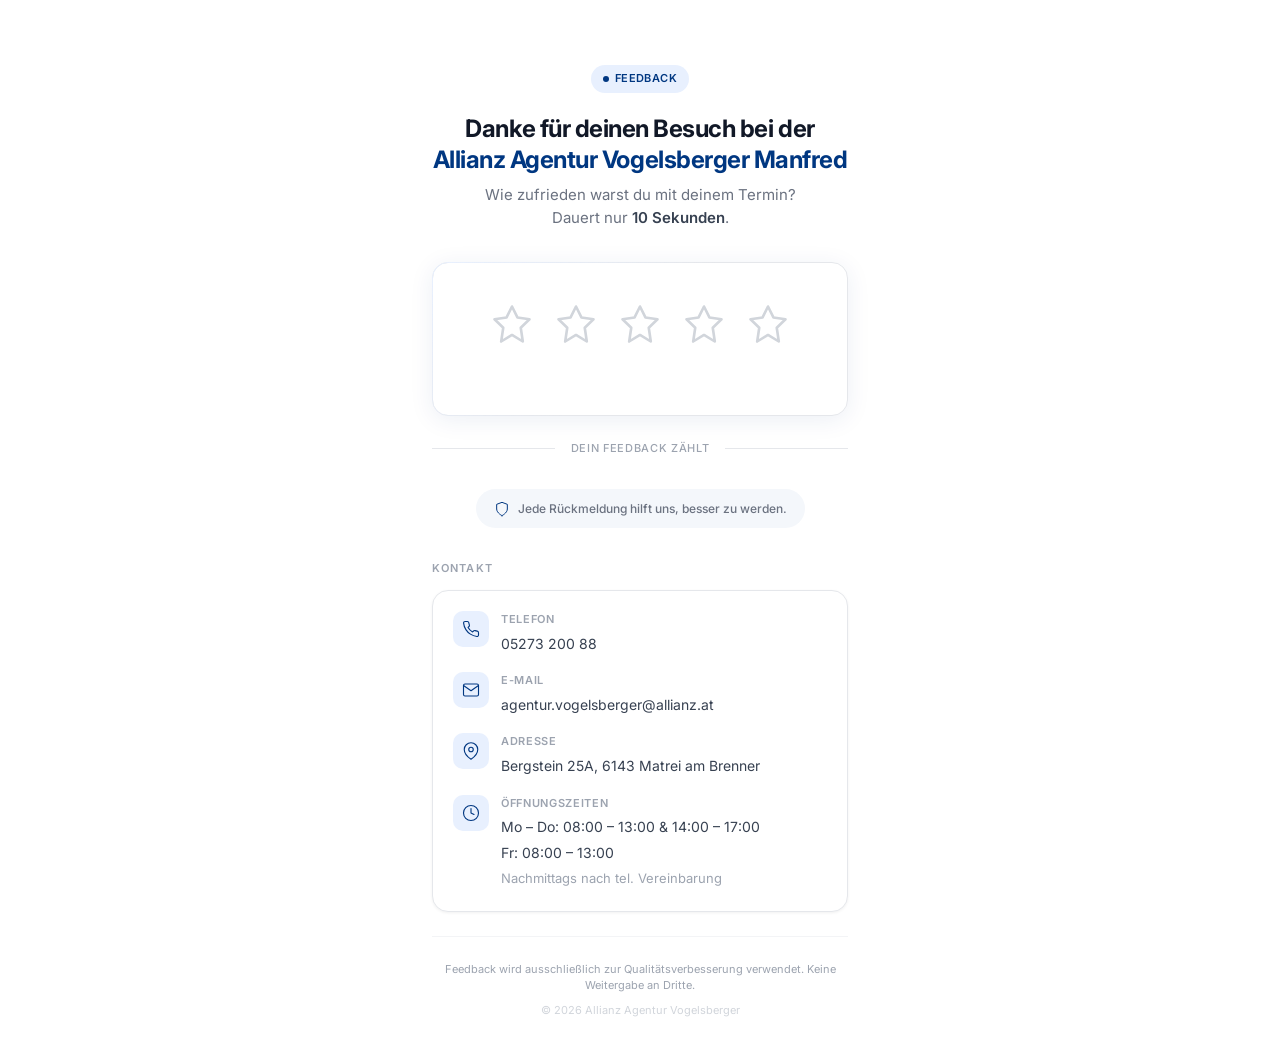
==== index.html @ 251024f2 "Move to allianz-vogelsberger org, update headline, clean URL - Headline: "Allianz Agentur Vogelsberg" ====
<!DOCTYPE html>
<html lang="de">
<head>
  <meta charset="UTF-8">
  <meta name="viewport" content="width=device-width, initial-scale=1.0, viewport-fit=cover">
  <meta name="description" content="Feedback für die Allianz Agentur Vogelsberger in Matrei am Brenner – Bewertung in 10 Sekunden.">
  <meta name="theme-color" content="#003781">
  <meta name="apple-mobile-web-app-status-bar-style" content="default">
  <title>Feedback – Allianz Agentur Vogelsberger | Matrei am Brenner</title>
  <link rel="icon" href="assets/favicon.svg" type="image/svg+xml">
  <link rel="preconnect" href="https://fonts.googleapis.com">
  <link rel="preconnect" href="https://fonts.gstatic.com" crossorigin>
  <link href="https://fonts.googleapis.com/css2?family=Inter:wght@400;500;600;700&display=swap" rel="stylesheet">
  <link rel="stylesheet" href="styles.css">
</head>
<body>
  <main id="app">

    <!-- Hero -->
    <section class="hero" aria-labelledby="hero-heading">
      <div class="hero__logo-slot">
        <img src="assets/logo.svg" alt="Allianz Agentur Vogelsberger" class="hero__logo" onerror="this.parentElement.style.display='none'">
      </div>
      <div class="hero__badge" aria-hidden="true">
        <span class="hero__badge-dot"></span>
        Feedback
      </div>
      <h1 id="hero-heading" class="hero__title">
        Danke für deinen Besuch bei der
        <span class="hero__title--highlight">Allianz Agentur Vogelsberger&nbsp;Manfred</span>
      </h1>
      <p class="hero__text">Wie zufrieden warst du mit deinem Termin?<br>Dauert nur <strong>10 Sekunden</strong>.</p>
    </section>

    <!-- Star Rating -->
    <section class="rating-card" aria-label="Bewertung abgeben">
      <div class="stars" role="radiogroup" aria-label="Sternebewertung von 1 bis 5">
        <button class="star" data-value="1" role="radio" aria-checked="false" aria-label="1 Stern" tabindex="0">
          <svg viewBox="0 0 24 24" fill="none" xmlns="http://www.w3.org/2000/svg"><path d="M12 2l3.09 6.26L22 9.27l-5 4.87L18.18 22 12 18.27 5.82 22 7 14.14l-5-4.87 6.91-1.01L12 2z" stroke="currentColor" stroke-width="1.5" stroke-linejoin="round"/></svg>
        </button>
        <button class="star" data-value="2" role="radio" aria-checked="false" aria-label="2 Sterne" tabindex="-1">
          <svg viewBox="0 0 24 24" fill="none" xmlns="http://www.w3.org/2000/svg"><path d="M12 2l3.09 6.26L22 9.27l-5 4.87L18.18 22 12 18.27 5.82 22 7 14.14l-5-4.87 6.91-1.01L12 2z" stroke="currentColor" stroke-width="1.5" stroke-linejoin="round"/></svg>
        </button>
        <button class="star" data-value="3" role="radio" aria-checked="false" aria-label="3 Sterne" tabindex="-1">
          <svg viewBox="0 0 24 24" fill="none" xmlns="http://www.w3.org/2000/svg"><path d="M12 2l3.09 6.26L22 9.27l-5 4.87L18.18 22 12 18.27 5.82 22 7 14.14l-5-4.87 6.91-1.01L12 2z" stroke="currentColor" stroke-width="1.5" stroke-linejoin="round"/></svg>
        </button>
        <button class="star" data-value="4" role="radio" aria-checked="false" aria-label="4 Sterne" tabindex="-1">
          <svg viewBox="0 0 24 24" fill="none" xmlns="http://www.w3.org/2000/svg"><path d="M12 2l3.09 6.26L22 9.27l-5 4.87L18.18 22 12 18.27 5.82 22 7 14.14l-5-4.87 6.91-1.01L12 2z" stroke="currentColor" stroke-width="1.5" stroke-linejoin="round"/></svg>
        </button>
        <button class="star" data-value="5" role="radio" aria-checked="false" aria-label="5 Sterne" tabindex="-1">
          <svg viewBox="0 0 24 24" fill="none" xmlns="http://www.w3.org/2000/svg"><path d="M12 2l3.09 6.26L22 9.27l-5 4.87L18.18 22 12 18.27 5.82 22 7 14.14l-5-4.87 6.91-1.01L12 2z" stroke="currentColor" stroke-width="1.5" stroke-linejoin="round"/></svg>
        </button>
      </div>
      <p class="rating-card__hint" aria-live="polite"></p>
    </section>

    <!-- Conditional Panels -->
    <section id="panel-feedback" class="panel panel--feedback" aria-label="Feedback-Formular" hidden>
      <div class="panel__inner">
        <h2 class="panel__title">Was können wir besser machen?</h2>
        <p class="panel__text">Dein Feedback hilft uns, unseren Service zu verbessern.</p>
        <form id="feedback-form" class="form" novalidate>
          <div class="form__group">
            <label for="feedback-message" class="form__label">Deine Nachricht <span class="form__required">*</span></label>
            <textarea id="feedback-message" name="message" class="form__textarea" rows="4" required placeholder="Was hat dir nicht gefallen? Was können wir verbessern?"></textarea>
          </div>
          <div class="form__row">
            <div class="form__group">
              <label for="feedback-name" class="form__label">Name <span class="form__optional">(optional)</span></label>
              <input type="text" id="feedback-name" name="name" class="form__input" placeholder="Max Mustermann">
            </div>
            <div class="form__group">
              <label for="feedback-email" class="form__label">E-Mail <span class="form__optional">(optional)</span></label>
              <input type="email" id="feedback-email" name="email" class="form__input" placeholder="max@beispiel.at">
            </div>
          </div>
          <input type="hidden" name="rating" id="feedback-rating" value="">
          <input type="hidden" name="_subject" value="Neues Feedback – Allianz Agentur Vogelsberger">
          <button type="submit" class="btn btn--primary" id="btn-submit">Feedback senden</button>
          <p id="endpoint-notice" class="form__notice" hidden>Feedback-Endpoint noch nicht konfiguriert.</p>
        </form>
      </div>
    </section>

    <section id="panel-positive" class="panel panel--positive" aria-label="Positive Bewertung" hidden>
      <div class="panel__inner">
        <div class="panel__icon" aria-hidden="true">
          <svg viewBox="0 0 48 48" fill="none" xmlns="http://www.w3.org/2000/svg"><circle cx="24" cy="24" r="22" stroke="#003781" stroke-width="1.5"/><path d="M15 26c0 0 3.5 6 9 6s9-6 9-6" stroke="#003781" stroke-width="1.5" stroke-linecap="round"/><circle cx="17" cy="20" r="1.5" fill="#003781"/><circle cx="31" cy="20" r="1.5" fill="#003781"/></svg>
        </div>
        <h2 class="panel__title">Vielen Dank!</h2>
        <p class="panel__text">Das freut uns sehr. Magst du uns kurz eine Bewertung auf Google dalassen?</p>
        <a href="#" id="btn-google" class="btn btn--primary btn--google" target="_blank" rel="noopener noreferrer">
          <svg class="btn__icon" viewBox="0 0 24 24" fill="currentColor" xmlns="http://www.w3.org/2000/svg"><path d="M22.56 12.25c0-.78-.07-1.53-.2-2.25H12v4.26h5.92a5.06 5.06 0 01-2.2 3.32v2.77h3.57c2.08-1.92 3.28-4.74 3.28-8.1z" fill="#4285F4"/><path d="M12 23c2.97 0 5.46-.98 7.28-2.66l-3.57-2.77c-.98.66-2.23 1.06-3.71 1.06-2.86 0-5.29-1.93-6.16-4.53H2.18v2.84C3.99 20.53 7.7 23 12 23z" fill="#34A853"/><path d="M5.84 14.09c-.22-.66-.35-1.36-.35-2.09s.13-1.43.35-2.09V7.07H2.18C1.43 8.55 1 10.22 1 12s.43 3.45 1.18 4.93l2.85-2.22.81-.62z" fill="#FBBC05"/><path d="M12 5.38c1.62 0 3.06.56 4.21 1.64l3.15-3.15C17.45 2.09 14.97 1 12 1 7.7 1 3.99 3.47 2.18 7.07l3.66 2.84c.87-2.6 3.3-4.53 6.16-4.53z" fill="#EA4335"/></svg>
          Google Bewertung schreiben
        </a>
        <p id="google-notice" class="form__notice" hidden>Google-Review-Link noch nicht konfiguriert.</p>
      </div>
    </section>

    <section id="panel-thankyou" class="panel panel--thankyou" aria-label="Danke" hidden>
      <div class="panel__inner">
        <div class="panel__icon" aria-hidden="true">
          <svg viewBox="0 0 48 48" fill="none" xmlns="http://www.w3.org/2000/svg"><circle cx="24" cy="24" r="22" stroke="#003781" stroke-width="1.5"/><path d="M16 24l5 5 11-11" stroke="#003781" stroke-width="2" stroke-linecap="round" stroke-linejoin="round"/></svg>
        </div>
        <h2 class="panel__title">Danke für dein Feedback!</h2>
        <p class="panel__text">Wir nehmen dein Feedback ernst und arbeiten stetig daran, unseren Service zu verbessern.</p>
        <p class="panel__text panel__text--small">Wir melden uns, falls du Kontaktdaten angegeben hast.</p>
      </div>
    </section>

    <!-- Divider -->
    <div class="divider" aria-hidden="true">
      <span class="divider__line"></span>
      <span class="divider__text">Dein Feedback zählt</span>
      <span class="divider__line"></span>
    </div>

    <!-- Trust -->
    <section class="trust" aria-label="Vertrauenshinweis">
      <div class="trust__inner">
        <svg class="trust__icon" viewBox="0 0 24 24" fill="none" stroke="currentColor" stroke-width="1.5" stroke-linecap="round" stroke-linejoin="round"><path d="M12 22s8-4 8-10V5l-8-3-8 3v7c0 6 8 10 8 10z"/></svg>
        <p class="trust__text">Jede Rückmeldung hilft uns, besser zu werden.</p>
      </div>
    </section>

    <!-- Contact Card -->
    <section class="contact" aria-label="Kontaktdaten">
      <h2 class="contact__title">Kontakt</h2>
      <div class="contact__card">
        <div class="contact__item">
          <div class="contact__icon-wrap">
            <svg class="contact__icon" viewBox="0 0 24 24" fill="none" stroke="currentColor" stroke-width="1.5" stroke-linecap="round" stroke-linejoin="round"><path d="M22 16.92v3a2 2 0 01-2.18 2 19.79 19.79 0 01-8.63-3.07 19.5 19.5 0 01-6-6 19.79 19.79 0 01-3.07-8.67A2 2 0 014.11 2h3a2 2 0 012 1.72c.127.96.361 1.903.7 2.81a2 2 0 01-.45 2.11L8.09 9.91a16 16 0 006 6l1.27-1.27a2 2 0 012.11-.45c.907.339 1.85.573 2.81.7A2 2 0 0122 16.92z"/></svg>
          </div>
          <div>
            <span class="contact__label">Telefon</span>
            <a href="tel:+43527320088" class="contact__value">05273 200 88</a>
          </div>
        </div>
        <div class="contact__item">
          <div class="contact__icon-wrap">
            <svg class="contact__icon" viewBox="0 0 24 24" fill="none" stroke="currentColor" stroke-width="1.5" stroke-linecap="round" stroke-linejoin="round"><path d="M4 4h16c1.1 0 2 .9 2 2v12c0 1.1-.9 2-2 2H4c-1.1 0-2-.9-2-2V6c0-1.1.9-2 2-2z"/><polyline points="22,6 12,13 2,6"/></svg>
          </div>
          <div>
            <span class="contact__label">E-Mail</span>
            <a href="mailto:agentur.vogelsberger@allianz.at" class="contact__value">agentur.vogelsberger@allianz.at</a>
          </div>
        </div>
        <div class="contact__item">
          <div class="contact__icon-wrap">
            <svg class="contact__icon" viewBox="0 0 24 24" fill="none" stroke="currentColor" stroke-width="1.5" stroke-linecap="round" stroke-linejoin="round"><path d="M21 10c0 7-9 13-9 13s-9-6-9-13a9 9 0 0118 0z"/><circle cx="12" cy="10" r="3"/></svg>
          </div>
          <div>
            <span class="contact__label">Adresse</span>
            <span class="contact__value">Bergstein 25A, 6143 Matrei am Brenner</span>
          </div>
        </div>
        <div class="contact__item">
          <div class="contact__icon-wrap">
            <svg class="contact__icon" viewBox="0 0 24 24" fill="none" stroke="currentColor" stroke-width="1.5" stroke-linecap="round" stroke-linejoin="round"><circle cx="12" cy="12" r="10"/><polyline points="12 6 12 12 16 14"/></svg>
          </div>
          <div>
            <span class="contact__label">Öffnungszeiten</span>
            <span class="contact__value">Mo – Do: 08:00 – 13:00 &amp; 14:00 – 17:00<br>Fr: 08:00 – 13:00<br><span style="font-size:0.8125rem;color:#9ca3af">Nachmittags nach tel. Vereinbarung</span></span>
          </div>
        </div>
      </div>
    </section>

    <!-- DSGVO Footer -->
    <footer class="footer" role="contentinfo">
      <p class="footer__text">Feedback wird ausschließlich zur Qualitätsverbesserung verwendet. Keine Weitergabe an Dritte.</p>
      <p class="footer__copy">&copy; <span id="year"></span> Allianz Agentur Vogelsberger</p>
    </footer>

  </main>

  <script src="script.js"></script>
</body>
</html>
---- styles.css ----
/* ── Reset & Base ────────────────────────────────────── */
*,
*::before,
*::after {
  margin: 0;
  padding: 0;
  box-sizing: border-box;
}

:root {
  --blue: #003781;
  --blue-light: #0055b8;
  --blue-dark: #002a63;
  --blue-pale: #e8f0fe;
  --blue-bg: #f4f7fb;
  --white: #ffffff;
  --gray-50: #f9fafb;
  --gray-100: #f3f4f6;
  --gray-200: #e5e7eb;
  --gray-300: #d1d5db;
  --gray-400: #9ca3af;
  --gray-500: #6b7280;
  --gray-700: #374151;
  --gray-900: #111827;
  --gold: #f59e0b;
  --gold-light: #fbbf24;
  --gold-glow: rgba(245, 158, 11, 0.25);
  --green: #059669;
  --red: #dc2626;
  --radius: 16px;
  --radius-sm: 10px;
  --radius-xs: 6px;
  --shadow-sm: 0 1px 3px rgba(0, 0, 0, 0.06);
  --shadow-md: 0 4px 24px rgba(0, 55, 129, 0.08);
  --shadow-lg: 0 8px 40px rgba(0, 55, 129, 0.1);
  --shadow-glow: 0 0 20px rgba(0, 55, 129, 0.12);
  --transition: 250ms cubic-bezier(0.4, 0, 0.2, 1);
  --ease-spring: cubic-bezier(0.34, 1.56, 0.64, 1);
  --font: 'Inter', -apple-system, BlinkMacSystemFont, 'Segoe UI', Roboto, sans-serif;
}

html {
  font-size: 16px;
  -webkit-font-smoothing: antialiased;
  -moz-osx-font-smoothing: grayscale;
  scroll-behavior: smooth;
}

body {
  font-family: var(--font);
  color: var(--gray-900);
  background: var(--white);
  line-height: 1.6;
  min-height: 100dvh;
  overflow-x: hidden;
}

#app {
  max-width: 480px;
  margin: 0 auto;
  padding: 0 20px;
}

/* ── Animations ─────────────────────────────────────── */
@keyframes fadeInUp {
  from { opacity: 0; transform: translateY(20px); }
  to { opacity: 1; transform: translateY(0); }
}

@keyframes fadeIn {
  from { opacity: 0; }
  to { opacity: 1; }
}

@keyframes scaleIn {
  from { opacity: 0; transform: scale(0.9); }
  to { opacity: 1; transform: scale(1); }
}

@keyframes starPop {
  0% { transform: scale(1); }
  40% { transform: scale(1.3); }
  70% { transform: scale(0.9); }
  100% { transform: scale(1); }
}

@keyframes ripple {
  0% { box-shadow: 0 0 0 0 var(--gold-glow); }
  100% { box-shadow: 0 0 0 12px transparent; }
}

@keyframes slideDown {
  from { opacity: 0; transform: translateY(-8px); }
  to { opacity: 1; transform: translateY(0); }
}

@keyframes checkDraw {
  from { stroke-dashoffset: 24; }
  to { stroke-dashoffset: 0; }
}

@keyframes shimmer {
  0% { background-position: -200% 0; }
  100% { background-position: 200% 0; }
}

/* ── Hero ────────────────────────────────────────────── */
.hero {
  text-align: center;
  padding: 48px 0 32px;
}

.hero__brand {
  display: inline-flex;
  align-items: center;
  gap: 10px;
  margin-bottom: 28px;
  animation: fadeIn 600ms ease both;
}

.hero__logo-slot {
  margin-bottom: 28px;
  animation: fadeIn 600ms ease both;
}

.hero__logo {
  height: 48px;
  width: auto;
  display: block;
  margin: 0 auto;
}

.hero__badge {
  display: inline-flex;
  align-items: center;
  gap: 6px;
  background: var(--blue-pale);
  color: var(--blue);
  font-size: 0.6875rem;
  font-weight: 600;
  letter-spacing: 0.04em;
  text-transform: uppercase;
  padding: 5px 12px;
  border-radius: 100px;
  margin-bottom: 20px;
  animation: fadeInUp 500ms ease 100ms both;
}

.hero__badge-dot {
  width: 6px;
  height: 6px;
  background: var(--blue);
  border-radius: 50%;
}

.hero__title {
  font-size: 1.5rem;
  font-weight: 700;
  line-height: 1.3;
  color: var(--gray-900);
  letter-spacing: -0.02em;
  margin-bottom: 8px;
  animation: fadeInUp 500ms ease 200ms both;
}

.hero__title--highlight {
  color: var(--blue);
  display: block;
}

.hero__subtitle {
  font-size: 1rem;
  font-weight: 500;
  color: var(--gray-500);
  margin-bottom: 20px;
  animation: fadeInUp 500ms ease 300ms both;
}

.hero__text {
  font-size: 0.9375rem;
  color: var(--gray-500);
  line-height: 1.55;
  animation: fadeInUp 500ms ease 400ms both;
}

.hero__text strong {
  color: var(--gray-700);
  font-weight: 600;
}

/* ── Star Rating Card ────────────────────────────────── */
.rating-card {
  background: var(--white);
  border: 1px solid var(--gray-200);
  border-radius: var(--radius);
  padding: 32px 24px 24px;
  text-align: center;
  box-shadow: var(--shadow-md);
  margin-bottom: 24px;
  animation: scaleIn 400ms ease 500ms both;
  position: relative;
}

.rating-card::before {
  content: '';
  position: absolute;
  inset: -1px;
  border-radius: var(--radius);
  padding: 1px;
  background: linear-gradient(135deg, var(--blue-pale), transparent 50%);
  -webkit-mask: linear-gradient(#fff 0 0) content-box, linear-gradient(#fff 0 0);
  -webkit-mask-composite: xor;
  mask-composite: exclude;
  pointer-events: none;
}

.stars {
  display: flex;
  justify-content: center;
  gap: 6px;
}

.star {
  appearance: none;
  border: none;
  background: none;
  cursor: pointer;
  padding: 8px;
  border-radius: 50%;
  color: var(--gray-300);
  transition:
    color var(--transition),
    transform 200ms var(--ease-spring),
    filter var(--transition);
  outline: none;
  position: relative;
  -webkit-tap-highlight-color: transparent;
}

.star svg {
  width: 42px;
  height: 42px;
  display: block;
  transition: fill var(--transition);
  fill: transparent;
  filter: drop-shadow(0 0 0 transparent);
}

.star:hover,
.star:focus-visible {
  color: var(--gold);
  transform: scale(1.18);
}

.star:hover svg,
.star:focus-visible svg {
  filter: drop-shadow(0 2px 8px var(--gold-glow));
}

.star:focus-visible {
  box-shadow: 0 0 0 3px var(--blue-pale);
}

.star:active {
  transform: scale(0.92);
}

.star.active {
  color: var(--gold);
  animation: starPop 300ms var(--ease-spring);
}

.star.active svg {
  fill: var(--gold);
  filter: drop-shadow(0 2px 8px var(--gold-glow));
}

.star.hovered {
  color: var(--gold-light);
}

.star.hovered svg {
  fill: var(--gold-light);
  filter: drop-shadow(0 1px 4px var(--gold-glow));
}

.star.just-selected {
  animation: ripple 500ms ease-out;
}

.rating-card__hint {
  font-size: 0.8125rem;
  font-weight: 500;
  color: var(--gray-500);
  margin-top: 16px;
  min-height: 22px;
  transition: opacity var(--transition), color var(--transition);
}

/* ── Panels ──────────────────────────────────────────── */
.panel {
  overflow: hidden;
  margin-bottom: 24px;
}

.panel[hidden] {
  display: none;
}

.panel.entering {
  display: block;
}

.panel.entering .panel__inner {
  opacity: 0;
  transform: translateY(16px) scale(0.98);
}

.panel.visible {
  display: block;
}

.panel.visible .panel__inner {
  opacity: 1;
  transform: translateY(0) scale(1);
}

.panel__inner {
  background: var(--white);
  border: 1px solid var(--gray-200);
  border-radius: var(--radius);
  padding: 32px 24px;
  box-shadow: var(--shadow-md);
  transition: opacity 350ms ease, transform 350ms var(--ease-spring);
}

.panel__icon {
  width: 64px;
  height: 64px;
  margin: 0 auto 20px;
  animation: scaleIn 400ms var(--ease-spring) 200ms both;
}

.panel__icon svg {
  width: 100%;
  height: 100%;
}

.panel--thankyou .panel__icon path[d*="16 24l5"] {
  stroke-dasharray: 24;
  animation: checkDraw 500ms ease 400ms both;
}

.panel__title {
  font-size: 1.25rem;
  font-weight: 700;
  color: var(--gray-900);
  margin-bottom: 8px;
  text-align: center;
  letter-spacing: -0.01em;
}

.panel__text {
  font-size: 0.9375rem;
  color: var(--gray-500);
  text-align: center;
  line-height: 1.55;
  margin-bottom: 20px;
}

.panel__text--small {
  font-size: 0.8125rem;
  color: var(--gray-400);
  margin-bottom: 0;
}

/* ── Form ────────────────────────────────────────────── */
.form__group {
  margin-bottom: 16px;
}

.form__label {
  display: block;
  font-size: 0.8125rem;
  font-weight: 500;
  color: var(--gray-700);
  margin-bottom: 6px;
}

.form__required {
  color: var(--red);
}

.form__optional {
  color: var(--gray-400);
  font-weight: 400;
}

.form__textarea,
.form__input {
  width: 100%;
  padding: 12px 14px;
  font-family: var(--font);
  font-size: 0.9375rem;
  color: var(--gray-900);
  background: var(--gray-50);
  border: 1.5px solid var(--gray-200);
  border-radius: var(--radius-sm);
  transition:
    border-color var(--transition),
    box-shadow var(--transition),
    background var(--transition);
  outline: none;
  resize: vertical;
}

.form__textarea:focus,
.form__input:focus {
  border-color: var(--blue);
  box-shadow: 0 0 0 4px var(--blue-pale);
  background: var(--white);
}

.form__textarea::placeholder,
.form__input::placeholder {
  color: var(--gray-400);
}

.form__row {
  display: grid;
  grid-template-columns: 1fr 1fr;
  gap: 12px;
}

.form__notice {
  font-size: 0.75rem;
  color: var(--gray-400);
  text-align: center;
  margin-top: 12px;
  padding: 8px 12px;
  background: var(--gray-50);
  border-radius: var(--radius-xs);
  border: 1px dashed var(--gray-300);
  animation: slideDown 300ms ease;
}

/* ── Buttons ─────────────────────────────────────────── */
.btn {
  display: inline-flex;
  align-items: center;
  justify-content: center;
  gap: 8px;
  width: 100%;
  padding: 14px 24px;
  font-family: var(--font);
  font-size: 0.9375rem;
  font-weight: 600;
  text-decoration: none;
  border: none;
  border-radius: var(--radius-sm);
  cursor: pointer;
  transition:
    background var(--transition),
    transform 150ms var(--ease-spring),
    box-shadow var(--transition);
  outline: none;
  position: relative;
  overflow: hidden;
}

.btn::after {
  content: '';
  position: absolute;
  inset: 0;
  background: linear-gradient(135deg, rgba(255,255,255,0.15), transparent);
  opacity: 0;
  transition: opacity var(--transition);
}

.btn:hover::after {
  opacity: 1;
}

.btn:focus-visible {
  box-shadow: 0 0 0 4px var(--blue-pale);
}

.btn:active {
  transform: scale(0.97);
}

.btn--primary {
  background: var(--blue);
  color: var(--white);
  box-shadow: 0 2px 8px rgba(0, 55, 129, 0.25);
}

.btn--primary:hover {
  background: var(--blue-light);
  box-shadow: 0 4px 16px rgba(0, 55, 129, 0.3);
}

.btn--primary:disabled {
  background: var(--gray-300);
  box-shadow: none;
  cursor: not-allowed;
  transform: none;
}

.btn--primary:disabled::after {
  display: none;
}

.btn__icon {
  width: 18px;
  height: 18px;
  flex-shrink: 0;
}

.btn--google {
  background: var(--blue);
  box-shadow: 0 2px 8px rgba(0, 55, 129, 0.25);
}

.btn--google:hover {
  background: var(--blue-light);
  box-shadow: 0 4px 16px rgba(0, 55, 129, 0.3);
}

.btn--google.disabled {
  pointer-events: none;
  background: var(--gray-300);
  color: var(--gray-500);
  box-shadow: none;
}

/* ── Divider ─────────────────────────────────────────── */
.divider {
  display: flex;
  align-items: center;
  gap: 16px;
  margin: 8px 0 24px;
  animation: fadeIn 500ms ease 600ms both;
}

.divider__line {
  flex: 1;
  height: 1px;
  background: var(--gray-200);
}

.divider__text {
  font-size: 0.6875rem;
  font-weight: 500;
  color: var(--gray-400);
  text-transform: uppercase;
  letter-spacing: 0.06em;
  white-space: nowrap;
}

/* ── Trust ───────────────────────────────────────────── */
.trust {
  text-align: center;
  padding: 8px 0 24px;
  animation: fadeIn 500ms ease 700ms both;
}

.trust__inner {
  display: inline-flex;
  align-items: center;
  gap: 8px;
  padding: 10px 18px;
  background: var(--blue-bg);
  border-radius: 100px;
}

.trust__icon {
  width: 16px;
  height: 16px;
  color: var(--blue);
  flex-shrink: 0;
}

.trust__text {
  font-size: 0.75rem;
  color: var(--gray-500);
  font-weight: 500;
}

/* ── Contact Card ────────────────────────────────────── */
.contact {
  padding: 8px 0 24px;
  animation: fadeInUp 500ms ease 800ms both;
}

.contact__title {
  font-size: 0.6875rem;
  font-weight: 600;
  text-transform: uppercase;
  letter-spacing: 0.1em;
  color: var(--gray-400);
  margin-bottom: 12px;
}

.contact__card {
  background: var(--white);
  border: 1px solid var(--gray-200);
  border-radius: var(--radius);
  padding: 20px;
  display: flex;
  flex-direction: column;
  gap: 16px;
  box-shadow: var(--shadow-sm);
  transition: box-shadow var(--transition);
}

.contact__card:hover {
  box-shadow: var(--shadow-md);
}

.contact__item {
  display: flex;
  align-items: flex-start;
  gap: 12px;
}

.contact__icon-wrap {
  width: 36px;
  height: 36px;
  background: var(--blue-pale);
  border-radius: 10px;
  display: flex;
  align-items: center;
  justify-content: center;
  flex-shrink: 0;
}

.contact__icon {
  width: 18px;
  height: 18px;
  color: var(--blue);
  flex-shrink: 0;
}

.contact__label {
  display: block;
  font-size: 0.6875rem;
  font-weight: 600;
  text-transform: uppercase;
  letter-spacing: 0.06em;
  color: var(--gray-400);
  margin-bottom: 2px;
}

.contact__value {
  font-size: 0.875rem;
  color: var(--gray-700);
  text-decoration: none;
  line-height: 1.45;
}

.contact__value:is(a) {
  transition: color var(--transition);
}

.contact__value:is(a):hover {
  color: var(--blue);
}

/* ── Footer ──────────────────────────────────────────── */
.footer {
  text-align: center;
  padding: 24px 0 36px;
  border-top: 1px solid var(--gray-100);
}

.footer__text {
  font-size: 0.6875rem;
  color: var(--gray-400);
  line-height: 1.5;
  margin-bottom: 8px;
}

.footer__copy {
  font-size: 0.6875rem;
  color: var(--gray-300);
}

/* ── Loading Spinner ─────────────────────────────────── */
.btn .spinner {
  width: 18px;
  height: 18px;
  border: 2px solid rgba(255, 255, 255, 0.3);
  border-top-color: var(--white);
  border-radius: 50%;
  animation: spin 600ms linear infinite;
}

@keyframes spin {
  to { transform: rotate(360deg); }
}

/* ── Responsive ──────────────────────────────────────── */
@media (max-width: 380px) {
  .hero__title {
    font-size: 1.25rem;
  }

  .star svg {
    width: 36px;
    height: 36px;
  }

  .star {
    padding: 6px;
  }

  .form__row {
    grid-template-columns: 1fr;
  }
}

@media (min-width: 481px) {
  #app {
    padding: 0 32px;
  }

  .hero {
    padding-top: 64px;
  }
}

/* ── Reduced Motion ──────────────────────────────────── */
@media (prefers-reduced-motion: reduce) {
  *,
  *::before,
  *::after {
    animation-duration: 0.01ms !important;
    animation-iteration-count: 1 !important;
    transition-duration: 0.01ms !important;
  }
}

/* ── Print ───────────────────────────────────────────── */
@media print {
  .rating-card,
  .panel,
  .trust,
  .divider {
    display: none;
  }
}
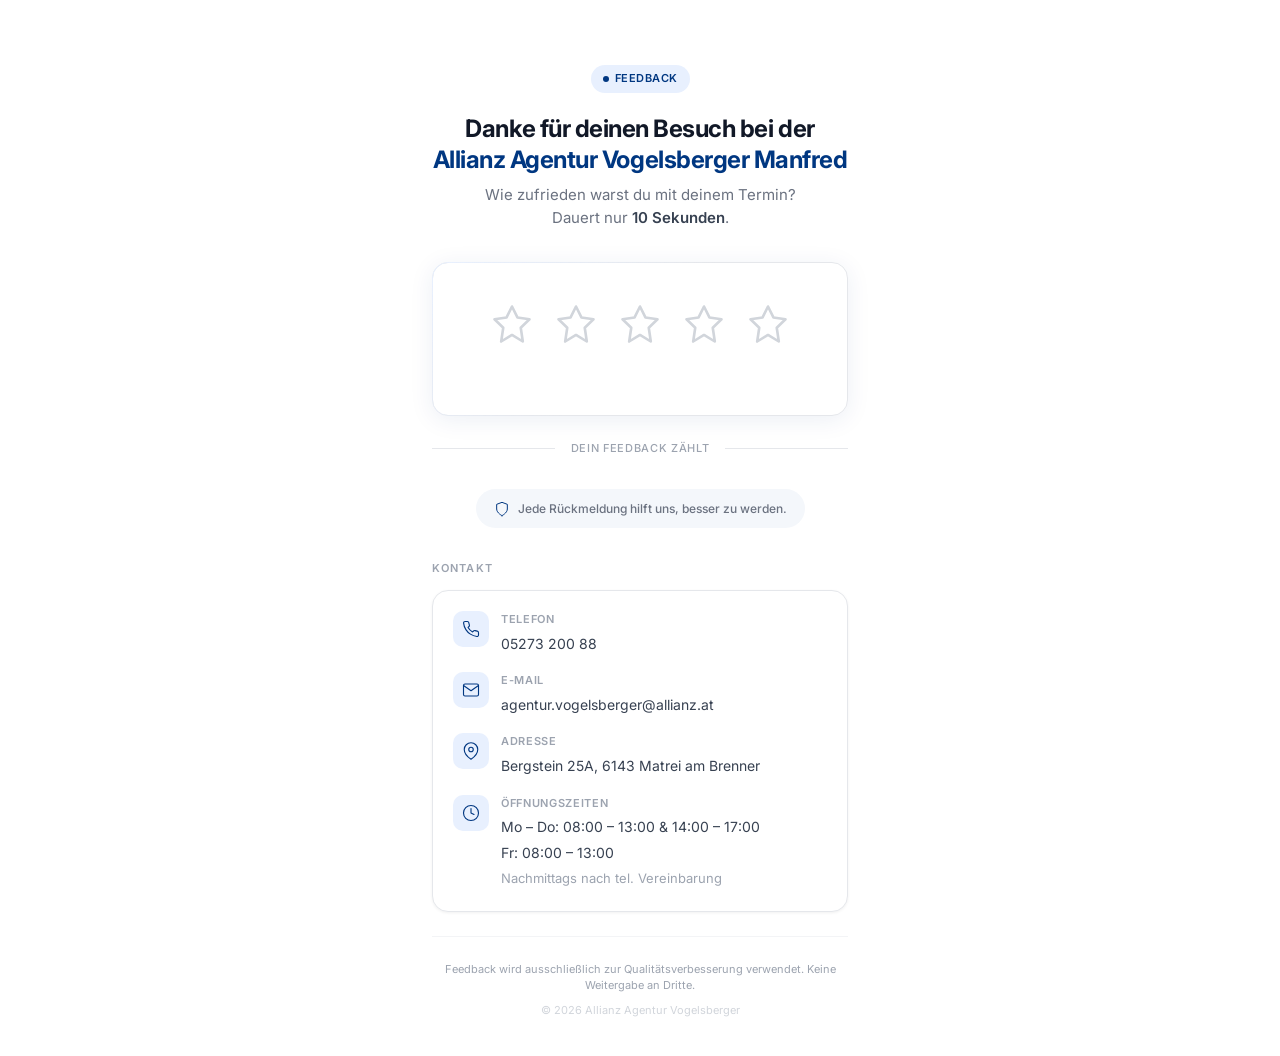
==== commit ab3e765b: "Cache-bust script.js to force reload of Google Reviews config Made-with: Cursor" ====
--- a/index.html
+++ b/index.html
@@ -66,12 +66,12 @@
           </div>
           <div class="form__row">
             <div class="form__group">
-              <label for="feedback-name" class="form__label">Name <span class="form__optional">(optional)</span></label>
-              <input type="text" id="feedback-name" name="name" class="form__input" placeholder="Max Mustermann">
+              <label for="feedback-name" class="form__label">Name <span class="form__required">*</span></label>
+              <input type="text" id="feedback-name" name="name" class="form__input" placeholder="Max Mustermann" required>
             </div>
             <div class="form__group">
-              <label for="feedback-email" class="form__label">E-Mail <span class="form__optional">(optional)</span></label>
-              <input type="email" id="feedback-email" name="email" class="form__input" placeholder="max@beispiel.at">
+              <label for="feedback-email" class="form__label">E-Mail <span class="form__required">*</span></label>
+              <input type="email" id="feedback-email" name="email" class="form__input" placeholder="max@beispiel.at" required>
             </div>
           </div>
           <input type="hidden" name="rating" id="feedback-rating" value="">
@@ -104,7 +104,7 @@
         </div>
         <h2 class="panel__title">Danke für dein Feedback!</h2>
         <p class="panel__text">Wir nehmen dein Feedback ernst und arbeiten stetig daran, unseren Service zu verbessern.</p>
-        <p class="panel__text panel__text--small">Wir melden uns, falls du Kontaktdaten angegeben hast.</p>
+        <p class="panel__text panel__text--small">Wir melden uns bei dir.</p>
       </div>
     </section>
 
@@ -174,6 +174,6 @@
 
   </main>
 
-  <script src="script.js"></script>
+  <script src="script.js?v=2"></script>
 </body>
 </html>
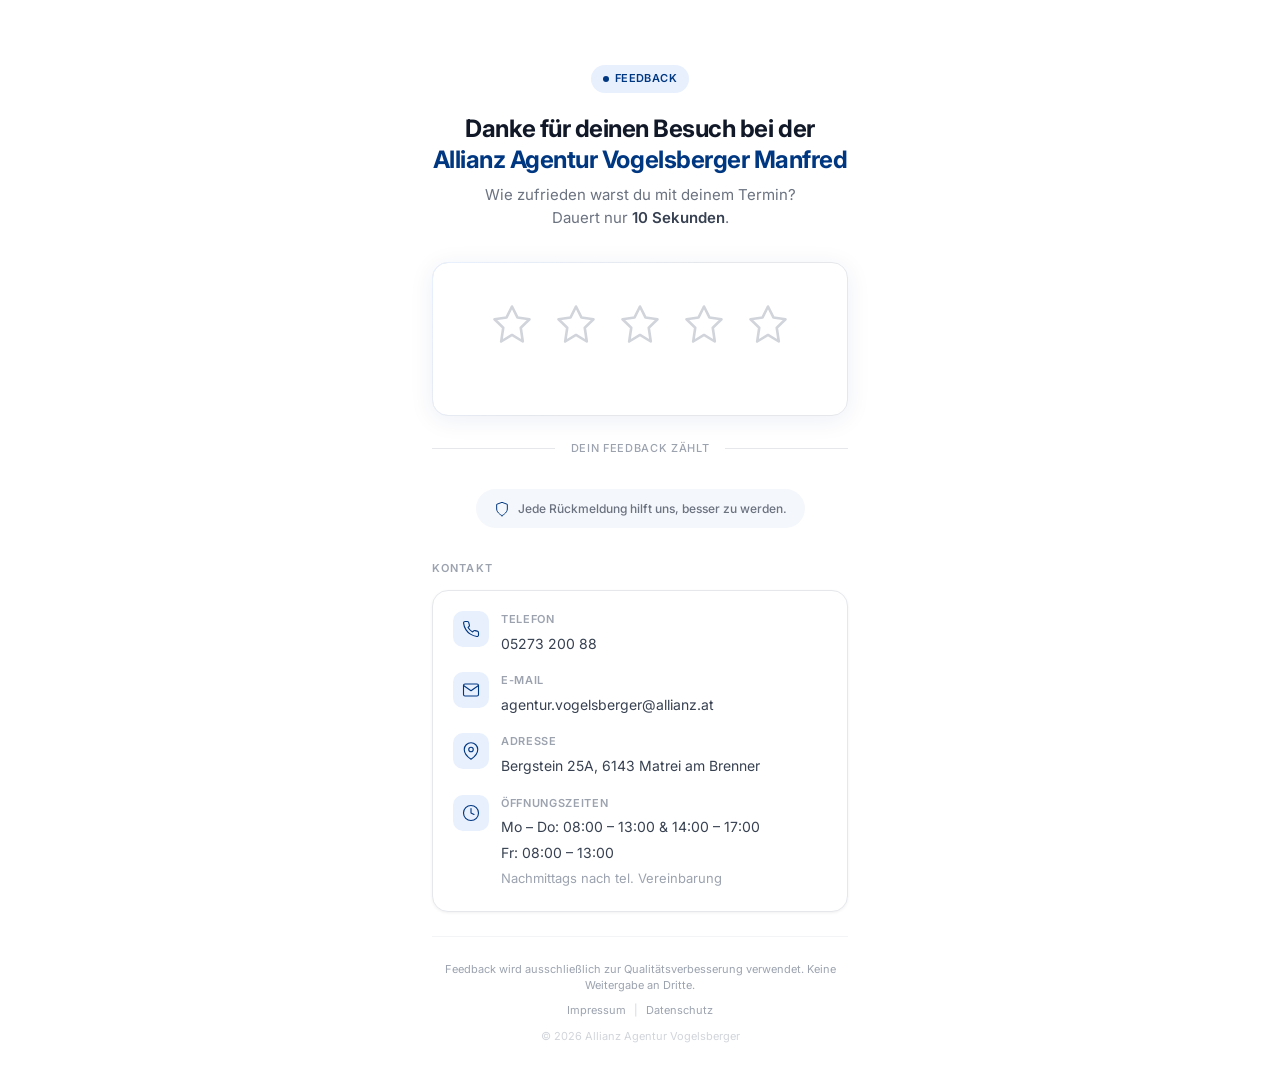
==== commit 016522d3: "Add GDPR-compliant privacy policy and footer links - datenschutz.html: full DSGVO privacy policy cov" ====
--- a/index.html
+++ b/index.html
@@ -12,6 +12,7 @@
   <link rel="preconnect" href="https://fonts.gstatic.com" crossorigin>
   <link href="https://fonts.googleapis.com/css2?family=Inter:wght@400;500;600;700&display=swap" rel="stylesheet">
   <link rel="stylesheet" href="styles.css">
+  <link rel="stylesheet" href="legal.css">
 </head>
 <body>
   <main id="app">
@@ -77,6 +78,7 @@
           <input type="hidden" name="rating" id="feedback-rating" value="">
           <input type="hidden" name="_subject" value="Neues Feedback – Allianz Agentur Vogelsberger">
           <button type="submit" class="btn btn--primary" id="btn-submit">Feedback senden</button>
+          <p class="form__consent">Mit dem Absenden stimmen Sie der Verarbeitung Ihrer Daten gemäß <a href="datenschutz.html">Datenschutzerklärung</a> zu.</p>
           <p id="endpoint-notice" class="form__notice" hidden>Feedback-Endpoint noch nicht konfiguriert.</p>
         </form>
       </div>
@@ -166,14 +168,19 @@
       </div>
     </section>
 
-    <!-- DSGVO Footer -->
+    <!-- Footer -->
     <footer class="footer" role="contentinfo">
       <p class="footer__text">Feedback wird ausschließlich zur Qualitätsverbesserung verwendet. Keine Weitergabe an Dritte.</p>
+      <nav class="footer__links" aria-label="Rechtliche Seiten">
+        <a href="impressum.html">Impressum</a>
+        <span class="footer__sep" aria-hidden="true">|</span>
+        <a href="datenschutz.html">Datenschutz</a>
+      </nav>
       <p class="footer__copy">&copy; <span id="year"></span> Allianz Agentur Vogelsberger</p>
     </footer>
 
   </main>
 
-  <script src="script.js?v=2"></script>
+  <script src="script.js?v=3"></script>
 </body>
 </html>
--- a/legal.css
+++ b/legal.css
@@ -0,0 +1,187 @@
+/* ── Legal Pages (Datenschutz, Impressum) ───────────── */
+
+.legal-header {
+  display: flex;
+  align-items: center;
+  justify-content: space-between;
+  padding: 20px 0 16px;
+  animation: fadeIn 400ms ease both;
+}
+
+.legal-header__back {
+  display: inline-flex;
+  align-items: center;
+  gap: 4px;
+  font-size: 0.8125rem;
+  font-weight: 500;
+  color: var(--blue);
+  text-decoration: none;
+  padding: 6px 10px 6px 4px;
+  border-radius: var(--radius-xs);
+  transition: background var(--transition), color var(--transition);
+}
+
+.legal-header__back:hover {
+  background: var(--blue-pale);
+}
+
+.legal-header__back svg {
+  width: 18px;
+  height: 18px;
+}
+
+.legal-header__logo {
+  height: 32px;
+  width: auto;
+}
+
+/* ── Content ────────────────────────────────────────── */
+.legal {
+  padding: 8px 0 32px;
+  animation: fadeInUp 500ms ease 100ms both;
+}
+
+.legal__title {
+  font-size: 1.5rem;
+  font-weight: 700;
+  color: var(--gray-900);
+  letter-spacing: -0.02em;
+  margin-bottom: 32px;
+  padding-bottom: 16px;
+  border-bottom: 2px solid var(--blue);
+}
+
+.legal__section {
+  margin-bottom: 28px;
+}
+
+.legal__section h2 {
+  font-size: 1rem;
+  font-weight: 600;
+  color: var(--gray-900);
+  margin-bottom: 8px;
+  letter-spacing: -0.01em;
+}
+
+.legal__section p {
+  font-size: 0.875rem;
+  color: var(--gray-700);
+  line-height: 1.65;
+  margin-bottom: 8px;
+}
+
+.legal__section p:last-child {
+  margin-bottom: 0;
+}
+
+.legal__section ul {
+  list-style: none;
+  padding: 0;
+  margin: 8px 0;
+}
+
+.legal__section ul li {
+  font-size: 0.875rem;
+  color: var(--gray-700);
+  line-height: 1.65;
+  padding-left: 20px;
+  position: relative;
+  margin-bottom: 4px;
+}
+
+.legal__section ul li::before {
+  content: '';
+  position: absolute;
+  left: 4px;
+  top: 10px;
+  width: 5px;
+  height: 5px;
+  background: var(--blue);
+  border-radius: 50%;
+}
+
+.legal__section a {
+  color: var(--blue);
+  text-decoration: none;
+  border-bottom: 1px solid transparent;
+  transition: border-color var(--transition);
+}
+
+.legal__section a:hover {
+  border-bottom-color: var(--blue);
+}
+
+.legal__address {
+  font-style: normal;
+  font-size: 0.875rem;
+  color: var(--gray-700);
+  line-height: 1.65;
+  padding: 12px 16px;
+  background: var(--gray-50);
+  border-radius: var(--radius-xs);
+  border-left: 3px solid var(--blue);
+  margin-top: 8px;
+}
+
+.legal__address a {
+  color: var(--blue);
+  text-decoration: none;
+  border-bottom: 1px solid transparent;
+  transition: border-color var(--transition);
+}
+
+.legal__address a:hover {
+  border-bottom-color: var(--blue);
+}
+
+/* ── Footer Links ───────────────────────────────────── */
+.footer__links {
+  display: flex;
+  align-items: center;
+  justify-content: center;
+  gap: 8px;
+  margin-bottom: 8px;
+}
+
+.footer__links a {
+  font-size: 0.6875rem;
+  color: var(--gray-400);
+  text-decoration: none;
+  transition: color var(--transition);
+}
+
+.footer__links a:hover {
+  color: var(--blue);
+}
+
+.footer__links a[aria-current="page"] {
+  color: var(--gray-500);
+  font-weight: 500;
+}
+
+.footer__sep {
+  color: var(--gray-300);
+  font-size: 0.6875rem;
+}
+
+/* ── DSGVO Consent Hint (for forms) ─────────────────── */
+.form__consent {
+  font-size: 0.6875rem;
+  color: var(--gray-400);
+  text-align: center;
+  margin-top: 12px;
+  line-height: 1.5;
+}
+
+.form__consent a {
+  color: var(--gray-500);
+  text-decoration: underline;
+  text-decoration-color: var(--gray-300);
+  text-underline-offset: 2px;
+  transition: color var(--transition), text-decoration-color var(--transition);
+}
+
+.form__consent a:hover {
+  color: var(--blue);
+  text-decoration-color: var(--blue);
+}
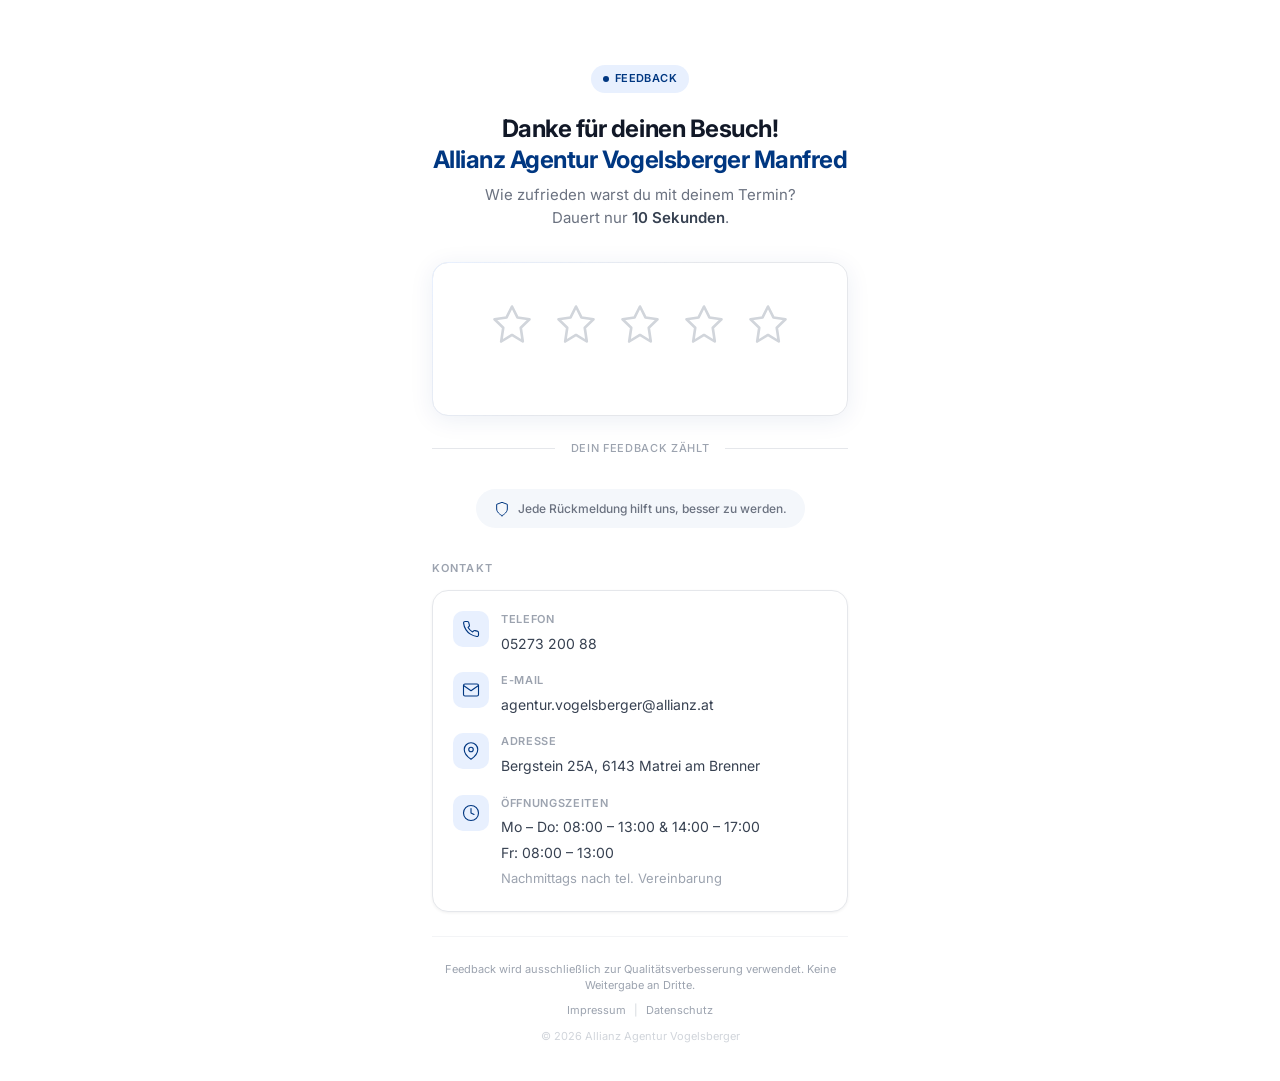
==== commit b2880279: "Fix hero headline orphan line break on mobile Remove "bei der" to prevent "der" sitting alone on a s" ====
--- a/index.html
+++ b/index.html
@@ -27,7 +27,7 @@
         Feedback
       </div>
       <h1 id="hero-heading" class="hero__title">
-        Danke für deinen Besuch bei der
+        Danke für deinen Besuch!
         <span class="hero__title--highlight">Allianz Agentur Vogelsberger&nbsp;Manfred</span>
       </h1>
       <p class="hero__text">Wie zufrieden warst du mit deinem Termin?<br>Dauert nur <strong>10 Sekunden</strong>.</p>
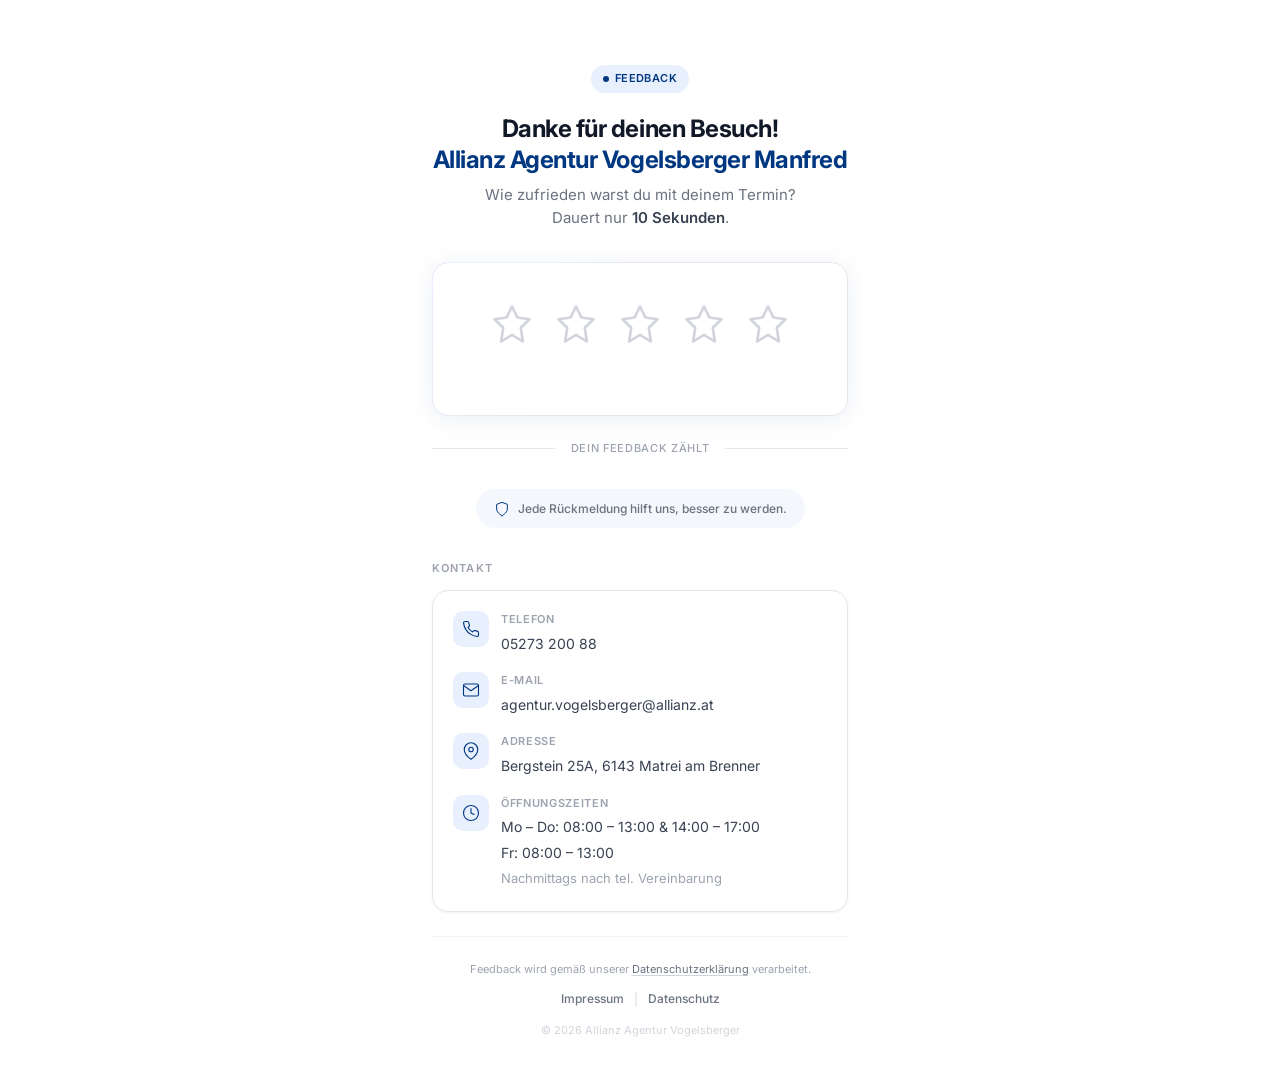
==== commit 760d47de: "Fix footer: correct DSGVO text, make legal links more visible - Replace misleading "Keine Weitergabe" ====
--- a/index.html
+++ b/index.html
@@ -170,7 +170,7 @@
 
     <!-- Footer -->
     <footer class="footer" role="contentinfo">
-      <p class="footer__text">Feedback wird ausschließlich zur Qualitätsverbesserung verwendet. Keine Weitergabe an Dritte.</p>
+      <p class="footer__text">Feedback wird gemäß unserer <a href="datenschutz.html">Datenschutzerklärung</a> verarbeitet.</p>
       <nav class="footer__links" aria-label="Rechtliche Seiten">
         <a href="impressum.html">Impressum</a>
         <span class="footer__sep" aria-hidden="true">|</span>
--- a/legal.css
+++ b/legal.css
@@ -134,34 +134,53 @@
   border-bottom-color: var(--blue);
 }
 
+/* ── Footer text links ──────────────────────────────── */
+.footer__text a {
+  color: var(--gray-500);
+  text-decoration: underline;
+  text-decoration-color: var(--gray-300);
+  text-underline-offset: 2px;
+  transition: color var(--transition), text-decoration-color var(--transition);
+}
+
+.footer__text a:hover {
+  color: var(--blue);
+  text-decoration-color: var(--blue);
+}
+
 /* ── Footer Links ───────────────────────────────────── */
 .footer__links {
   display: flex;
   align-items: center;
   justify-content: center;
-  gap: 8px;
+  gap: 10px;
   margin-bottom: 8px;
 }
 
 .footer__links a {
-  font-size: 0.6875rem;
-  color: var(--gray-400);
-  text-decoration: none;
-  transition: color var(--transition);
+  font-size: 0.75rem;
+  font-weight: 500;
+  color: var(--gray-500);
+  text-decoration: none;
+  padding: 4px 0;
+  border-bottom: 1px solid transparent;
+  transition: color var(--transition), border-color var(--transition);
 }
 
 .footer__links a:hover {
   color: var(--blue);
+  border-bottom-color: var(--blue);
 }
 
 .footer__links a[aria-current="page"] {
-  color: var(--gray-500);
-  font-weight: 500;
+  color: var(--blue);
+  font-weight: 600;
+  border-bottom-color: var(--blue);
 }
 
 .footer__sep {
   color: var(--gray-300);
-  font-size: 0.6875rem;
+  font-size: 0.75rem;
 }
 
 /* ── DSGVO Consent Hint (for forms) ─────────────────── */
